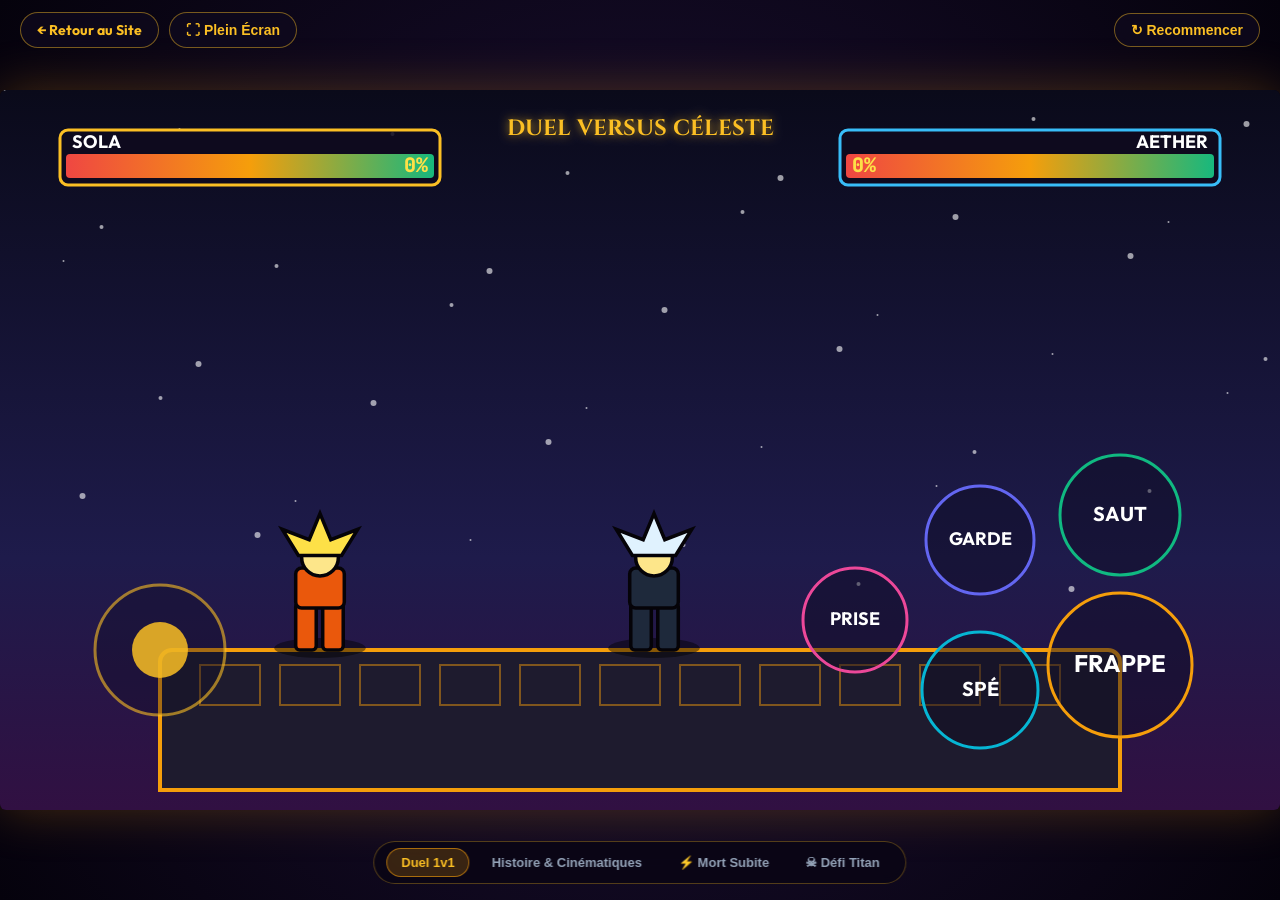
==== game.html @ 0134c7c0 "Ajout du jeu SkyChord Combat Celeste (Edition DBZ Kai, 5 modes, cinematiques, 5 touches)" ====
<!DOCTYPE html>
<html lang="fr" class="dark">
<head>
  <meta charset="UTF-8">
  <meta name="viewport" content="width=device-width, initial-scale=1.0, maximum-scale=1.0, user-scalable=no, viewport-fit=cover">
  <title>SkyChord : Combat Céleste — Dragon Ball Z Kai Edition</title>
  <link rel="preconnect" href="https://fonts.googleapis.com">
  <link rel="preconnect" href="https://fonts.gstatic.com" crossorigin>
  <link href="https://fonts.googleapis.com/css2?family=Outfit:wght@400;600;800;900&family=Cinzel:wght@700;900&family=JetBrains+Mono:wght@700&display=swap" rel="stylesheet">
  <style>
    * {
      box-sizing: border-box;
      margin: 0;
      padding: 0;
      user-select: none;
      -webkit-user-select: none;
      touch-action: none;
    }
    body, html {
      width: 100%;
      height: 100%;
      overflow: hidden;
      background-color: #030008;
      font-family: 'Outfit', sans-serif;
      color: #ffffff;
    }
    #gameContainer {
      position: relative;
      width: 100vw;
      height: 100vh;
      display: flex;
      align-items: center;
      justify-content: center;
      background: radial-gradient(circle at center, #1e1138 0%, #05020c 100%);
    }
    canvas {
      display: block;
      box-shadow: 0 0 50px rgba(245, 158, 11, 0.25);
      border-radius: 6px;
    }
    /* Barre supérieure de navigation rapide */
    #topBar {
      position: absolute;
      top: 12px;
      left: 20px;
      right: 20px;
      display: flex;
      justify-content: space-between;
      align-items: center;
      z-index: 100;
      pointer-events: none;
    }
    .top-left, .top-right {
      pointer-events: auto;
      display: flex;
      gap: 10px;
    }
    .game-btn {
      background: rgba(15, 10, 30, 0.75);
      border: 1px solid rgba(251, 191, 36, 0.45);
      color: #fbbf24;
      padding: 8px 16px;
      border-radius: 20px;
      font-size: 14px;
      font-weight: 700;
      cursor: pointer;
      backdrop-filter: blur(8px);
      transition: all 0.2s ease;
      text-decoration: none;
      display: inline-flex;
      align-items: center;
      gap: 6px;
    }
    .game-btn:hover, .game-btn:active {
      background: #f59e0b;
      color: #000;
      box-shadow: 0 0 20px rgba(245, 158, 11, 0.6);
      transform: scale(1.05);
    }
    /* Sélecteur de mode rapide */
    #modeSelector {
      position: absolute;
      bottom: 16px;
      left: 50%;
      transform: translateX(-50%);
      display: flex;
      gap: 8px;
      z-index: 100;
      background: rgba(10, 5, 20, 0.85);
      padding: 6px 12px;
      border-radius: 30px;
      border: 1px solid rgba(251, 191, 36, 0.3);
      backdrop-filter: blur(10px);
    }
    .mode-tab {
      background: transparent;
      border: none;
      color: #94a3b8;
      padding: 6px 14px;
      border-radius: 20px;
      font-size: 13px;
      font-weight: 700;
      cursor: pointer;
      transition: all 0.2s;
    }
    .mode-tab.active, .mode-tab:hover {
      background: rgba(245, 158, 11, 0.2);
      color: #fbbf24;
      border: 1px solid rgba(245, 158, 11, 0.6);
    }
  </style>
</head>
<body>

  <div id="gameContainer">
    <!-- Barre du haut -->
    <div id="topBar">
      <div class="top-left">
        <a href="index.html" class="game-btn">← Retour au Site</a>
        <button id="fullscreenBtn" class="game-btn" onclick="toggleFullscreen()">⛶ Plein Écran</button>
      </div>
      <div class="top-right">
        <button class="game-btn" onclick="game.startMatch(game.mode)">↻ Recommencer</button>
      </div>
    </div>

    <!-- Le canevas de jeu -->
    <canvas id="battleCanvas"></canvas>

    <!-- Sélecteur rapide des modes de combat -->
    <div id="modeSelector">
      <button class="mode-tab active" onclick="switchMode('versus', this)">Duel 1v1</button>
      <button class="mode-tab" onclick="switchMode('histoire', this)">Histoire & Cinématiques</button>
      <button class="mode-tab" onclick="switchMode('eclair', this)">⚡ Mort Subite</button>
      <button class="mode-tab" onclick="switchMode('titan', this)">☠ Défi Titan</button>
    </div>
  </div>

  <script src="skychord_game.js"></script>
  <script>
    let game = null;
    window.addEventListener('load', () => {
      game = new SkyChordGame('battleCanvas');
      game.startMatch('versus', 'sola', 'aether');
    });

    function switchMode(mode, el) {
      document.querySelectorAll('.mode-tab').forEach(b => b.classList.remove('active'));
      if (el) el.classList.add('active');
      if (game) game.startMatch(mode, 'sola', mode === 'titan' ? 'titan' : 'aether');
    }

    function toggleFullscreen() {
      if (!document.fullscreenElement) {
        document.documentElement.requestFullscreen().catch(() => {});
      } else {
        document.exitFullscreen().catch(() => {});
      }
    }
  </script>
</body>
</html>
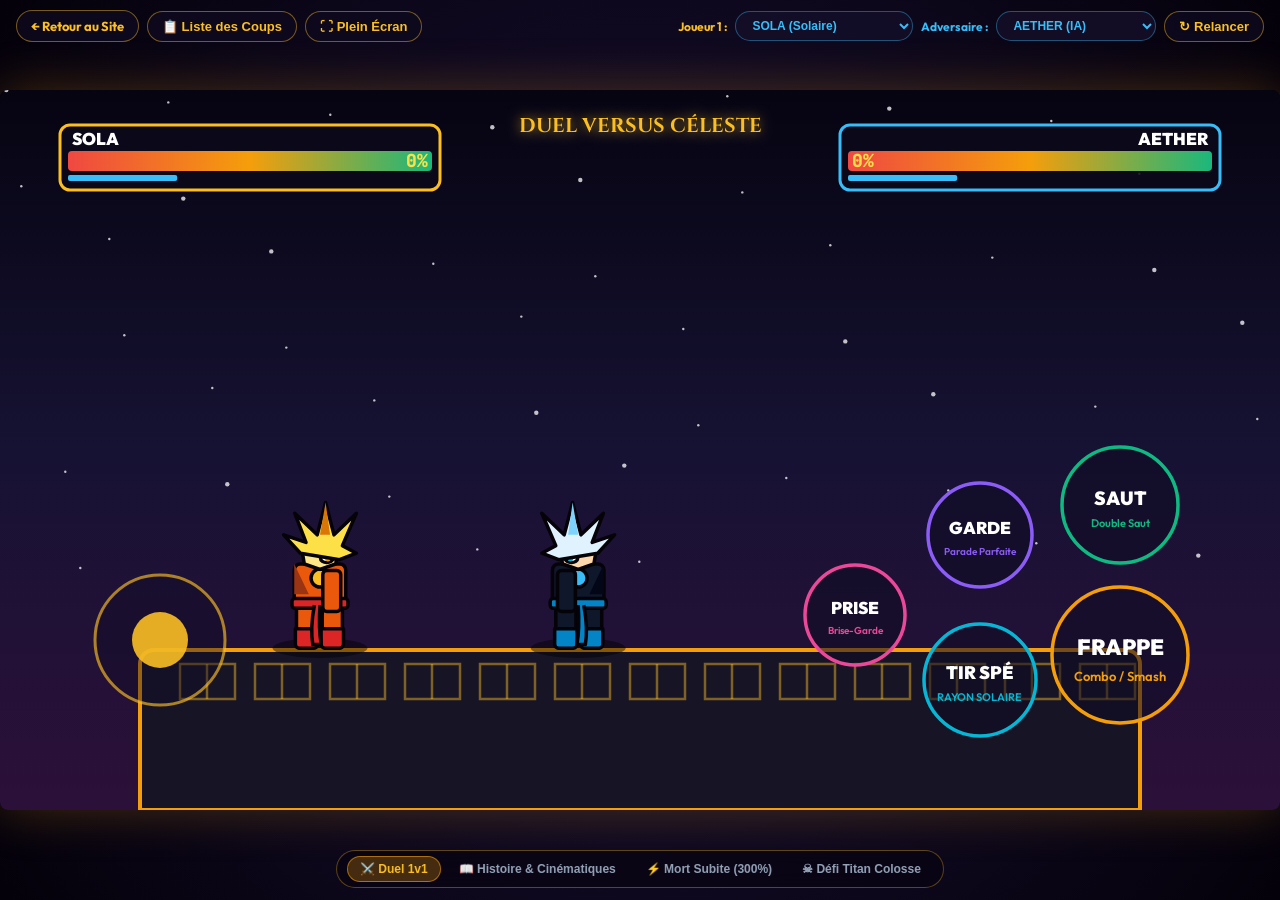
==== commit d25f5543: "Combattants manga originaux, combos 3 coups specifiques, tirs personnalises, smash charges et guide " ====
--- a/game.html
+++ b/game.html
@@ -3,10 +3,10 @@
 <head>
   <meta charset="UTF-8">
   <meta name="viewport" content="width=device-width, initial-scale=1.0, maximum-scale=1.0, user-scalable=no, viewport-fit=cover">
-  <title>SkyChord : Combat Céleste — Dragon Ball Z Kai Edition</title>
+  <title>SkyChord : Combat Céleste — Moteur Anime & Manga Original</title>
   <link rel="preconnect" href="https://fonts.googleapis.com">
   <link rel="preconnect" href="https://fonts.gstatic.com" crossorigin>
-  <link href="https://fonts.googleapis.com/css2?family=Outfit:wght@400;600;800;900&family=Cinzel:wght@700;900&family=JetBrains+Mono:wght@700&display=swap" rel="stylesheet">
+  <link href="https://fonts.googleapis.com/css2?family=Outfit:wght@400;600;700;800;900&family=Cinzel:wght@700;900&family=JetBrains+Mono:wght@700;800&display=swap" rel="stylesheet">
   <style>
     * {
       box-sizing: border-box;
@@ -31,19 +31,19 @@
       display: flex;
       align-items: center;
       justify-content: center;
-      background: radial-gradient(circle at center, #1e1138 0%, #05020c 100%);
+      background: radial-gradient(circle at center, #1b1238 0%, #04010a 100%);
     }
     canvas {
       display: block;
       box-shadow: 0 0 50px rgba(245, 158, 11, 0.25);
-      border-radius: 6px;
-    }
-    /* Barre supérieure de navigation rapide */
+      border-radius: 8px;
+    }
+    /* Barre supérieure */
     #topBar {
       position: absolute;
-      top: 12px;
-      left: 20px;
-      right: 20px;
+      top: 10px;
+      left: 16px;
+      right: 16px;
       display: flex;
       justify-content: space-between;
       align-items: center;
@@ -53,15 +53,16 @@
     .top-left, .top-right {
       pointer-events: auto;
       display: flex;
-      gap: 10px;
+      gap: 8px;
+      align-items: center;
     }
     .game-btn {
-      background: rgba(15, 10, 30, 0.75);
+      background: rgba(15, 10, 30, 0.85);
       border: 1px solid rgba(251, 191, 36, 0.45);
       color: #fbbf24;
-      padding: 8px 16px;
+      padding: 7px 14px;
       border-radius: 20px;
-      font-size: 14px;
+      font-size: 13px;
       font-weight: 700;
       cursor: pointer;
       backdrop-filter: blur(8px);
@@ -75,38 +76,133 @@
       background: #f59e0b;
       color: #000;
       box-shadow: 0 0 20px rgba(245, 158, 11, 0.6);
-      transform: scale(1.05);
-    }
+      transform: scale(1.04);
+    }
+    .select-btn {
+      background: rgba(20, 15, 40, 0.85);
+      border: 1px solid rgba(56, 189, 248, 0.4);
+      color: #38bdf8;
+      padding: 6px 12px;
+      border-radius: 16px;
+      font-size: 12px;
+      font-weight: 800;
+      cursor: pointer;
+      outline: none;
+    }
+
     /* Sélecteur de mode rapide */
     #modeSelector {
       position: absolute;
-      bottom: 16px;
+      bottom: 12px;
       left: 50%;
       transform: translateX(-50%);
       display: flex;
-      gap: 8px;
+      gap: 6px;
       z-index: 100;
-      background: rgba(10, 5, 20, 0.85);
-      padding: 6px 12px;
+      background: rgba(10, 5, 20, 0.88);
+      padding: 5px 10px;
       border-radius: 30px;
-      border: 1px solid rgba(251, 191, 36, 0.3);
+      border: 1px solid rgba(251, 191, 36, 0.35);
       backdrop-filter: blur(10px);
     }
     .mode-tab {
       background: transparent;
       border: none;
       color: #94a3b8;
-      padding: 6px 14px;
+      padding: 5px 12px;
       border-radius: 20px;
-      font-size: 13px;
+      font-size: 12px;
       font-weight: 700;
       cursor: pointer;
       transition: all 0.2s;
     }
     .mode-tab.active, .mode-tab:hover {
-      background: rgba(245, 158, 11, 0.2);
+      background: rgba(245, 158, 11, 0.25);
       color: #fbbf24;
       border: 1px solid rgba(245, 158, 11, 0.6);
+    }
+
+    /* Modal Liste des Coups (Movelist) */
+    #moveListModal {
+      position: absolute;
+      top: 0;
+      left: 0;
+      width: 100vw;
+      height: 100vh;
+      background: rgba(0, 0, 0, 0.85);
+      backdrop-filter: blur(12px);
+      z-index: 200;
+      display: none;
+      align-items: center;
+      justify-content: center;
+      padding: 20px;
+    }
+    .modal-content {
+      background: #0f0a1e;
+      border: 2px solid #f59e0b;
+      border-radius: 24px;
+      max-width: 900px;
+      width: 100%;
+      max-height: 85vh;
+      overflow-y: auto;
+      padding: 28px;
+      box-shadow: 0 0 50px rgba(245, 158, 11, 0.4);
+    }
+    .modal-header {
+      display: flex;
+      justify-content: space-between;
+      align-items: center;
+      border-bottom: 1px solid rgba(255, 255, 255, 0.12);
+      padding-bottom: 16px;
+      margin-bottom: 20px;
+    }
+    .modal-title {
+      font-family: 'Cinzel', serif;
+      font-size: 1.8rem;
+      color: #fbbf24;
+      font-weight: 900;
+    }
+    .close-btn {
+      background: transparent;
+      border: none;
+      color: #ef4444;
+      font-size: 28px;
+      cursor: pointer;
+      font-weight: 900;
+    }
+    .moves-grid {
+      display: grid;
+      grid-template-columns: repeat(auto-fit, minmax(260px, 1fr));
+      gap: 16px;
+    }
+    .move-card {
+      background: rgba(255, 255, 255, 0.04);
+      border: 1px solid rgba(255, 255, 255, 0.1);
+      border-radius: 16px;
+      padding: 16px;
+    }
+    .move-card-header {
+      display: flex;
+      align-items: center;
+      gap: 10px;
+      margin-bottom: 10px;
+    }
+    .move-badge {
+      padding: 3px 8px;
+      border-radius: 8px;
+      font-size: 11px;
+      font-weight: 800;
+      font-family: 'JetBrains Mono', monospace;
+    }
+    .move-name {
+      font-weight: 800;
+      font-size: 1rem;
+      color: #ffffff;
+    }
+    .move-desc {
+      font-size: 0.88rem;
+      color: #94a3b8;
+      line-height: 1.5;
     }
   </style>
 </head>
@@ -117,37 +213,155 @@
     <div id="topBar">
       <div class="top-left">
         <a href="index.html" class="game-btn">← Retour au Site</a>
+        <button class="game-btn" onclick="openMoveList()">📋 Liste des Coups</button>
         <button id="fullscreenBtn" class="game-btn" onclick="toggleFullscreen()">⛶ Plein Écran</button>
       </div>
+
       <div class="top-right">
-        <button class="game-btn" onclick="game.startMatch(game.mode)">↻ Recommencer</button>
+        <!-- Sélecteur de Héros P1 -->
+        <span style="font-size: 12px; font-weight: 700; color: #fbbf24;">Joueur 1 :</span>
+        <select id="p1Select" class="select-btn" onchange="changeFighters()">
+          <option value="sola" selected>SOLA (Solaire)</option>
+          <option value="aether">AETHER (Foudre)</option>
+          <option value="nox">NOX (Ombre)</option>
+          <option value="titan">TITAN KRONOS (Boss)</option>
+        </select>
+
+        <span style="font-size: 12px; font-weight: 700; color: #38bdf8;">Adversaire :</span>
+        <select id="p2Select" class="select-btn" onchange="changeFighters()">
+          <option value="aether" selected>AETHER (IA)</option>
+          <option value="sola">SOLA (IA)</option>
+          <option value="nox">NOX (IA)</option>
+          <option value="titan">TITAN KRONOS (IA)</option>
+        </select>
+
+        <button class="game-btn" onclick="changeFighters()">↻ Relancer</button>
       </div>
     </div>
 
-    <!-- Le canevas de jeu -->
+    <!-- Le canevas de combat -->
     <canvas id="battleCanvas"></canvas>
 
-    <!-- Sélecteur rapide des modes de combat -->
+    <!-- Sélecteur rapide des modes -->
     <div id="modeSelector">
-      <button class="mode-tab active" onclick="switchMode('versus', this)">Duel 1v1</button>
-      <button class="mode-tab" onclick="switchMode('histoire', this)">Histoire & Cinématiques</button>
-      <button class="mode-tab" onclick="switchMode('eclair', this)">⚡ Mort Subite</button>
-      <button class="mode-tab" onclick="switchMode('titan', this)">☠ Défi Titan</button>
+      <button class="mode-tab active" onclick="switchMode('versus', this)">⚔️ Duel 1v1</button>
+      <button class="mode-tab" onclick="switchMode('histoire', this)">📖 Histoire & Cinématiques</button>
+      <button class="mode-tab" onclick="switchMode('eclair', this)">⚡ Mort Subite (300%)</button>
+      <button class="mode-tab" onclick="switchMode('titan', this)">☠ Défi Titan Colosse</button>
+    </div>
+
+    <!-- Modal Liste des Coups -->
+    <div id="moveListModal">
+      <div class="modal-content">
+        <div class="modal-header">
+          <h2 class="modal-title">⚔️ Guide des Coups & Attaques Célestes</h2>
+          <button class="close-btn" onclick="closeMoveList()">&times;</button>
+        </div>
+
+        <div style="margin-bottom: 20px; font-size: 0.95rem; color: #cbd5e1; line-height: 1.6;">
+          Chaque combattant possède un style de combat unique inspiré des mangas d'arts martiaux : combos 3 coups distincts, coups Smash chargés avec jauge circulaire de Ki, tirs spécifiques, attaques aériennes plongeantes, brise-garde et Contre Parfait.
+        </div>
+
+        <div class="moves-grid">
+          <!-- Carte 1 : SOLA -->
+          <div class="move-card" style="border-color: rgba(245, 158, 11, 0.4);">
+            <div class="move-card-header">
+              <span class="move-badge" style="background: rgba(245, 158, 11, 0.2); color: #fbbf24;">SOLA</span>
+              <span class="move-name">Guerrière Solaire du Zénith</span>
+            </div>
+            <p class="move-desc">
+              • <strong>Combo 3 Coups</strong> : Jab Solaire ➔ Double Coup Zénith ➔ Rising Sol Uppercut propulsant en l'air.<br>
+              • <strong>Coup Chargé (Smash)</strong> : Giga Smash Solaire avec déflagration Supernova.<br>
+              • <strong>Tir Spécial (Bouton TIR)</strong> : Rayon Solaire Nova continu qui traverse l'arène.<br>
+              • <strong>Attaque Aérienne</strong> : Météore Solaire Plongeant vers le sol.<br>
+              • <strong>Ultra Céleste</strong> : Éveil Solaire Suprême (60 dégâts massifs).
+            </p>
+          </div>
+
+          <!-- Carte 2 : AETHER -->
+          <div class="move-card" style="border-color: rgba(6, 182, 212, 0.4);">
+            <div class="move-card-header">
+              <span class="move-badge" style="background: rgba(6, 182, 212, 0.2); color: #38bdf8;">AETHER</span>
+              <span class="move-name">Dieu Céleste de la Foudre</span>
+            </div>
+            <p class="move-desc">
+              • <strong>Combo 3 Coups</strong> : Frappe Tonnerre ➔ Coude Foudroyant ➔ Volt Kick électrostatique.<br>
+              • <strong>Coup Chargé (Smash)</strong> : Raikiri Foudroyant perçant avec traînée d'éclairs SSJ2.<br>
+              • <strong>Tir Spécial (Bouton TIR)</strong> : 3 Lances de Foudre Raijin rapides en éventail.<br>
+              • <strong>Attaque Aérienne</strong> : Volt Drill tournoyant horizontalement.<br>
+              • <strong>Ultra Céleste</strong> : Jugement Divin du Temple de l'Éclair.
+            </p>
+          </div>
+
+          <!-- Carte 3 : NOX -->
+          <div class="move-card" style="border-color: rgba(139, 92, 246, 0.4);">
+            <div class="move-card-header">
+              <span class="move-badge" style="background: rgba(139, 92, 246, 0.2); color: #c084fc;">NOX</span>
+              <span class="move-name">Ombre Astrale du Silence</span>
+            </div>
+            <p class="move-desc">
+              • <strong>Combo 3 Coups</strong> : Lame du Néant ➔ Tranchant Spectral ➔ Eclipse Spin Nova.<br>
+              • <strong>Coup Chargé (Smash)</strong> : Faux de l'Éclipse tranchant l'espace.<br>
+              • <strong>Tir Spécial (Bouton TIR)</strong> : Singularité du Néant aspirant l'adversaire avant d'exploser.<br>
+              • <strong>Attaque Aérienne</strong> : Chute de l'Ombre Perforante.<br>
+              • <strong>Ultra Céleste</strong> : Effondrement Total du Trou Noir.
+            </p>
+          </div>
+
+          <!-- Carte 4 : TITAN KRONOS -->
+          <div class="move-card" style="border-color: rgba(239, 68, 68, 0.4);">
+            <div class="move-card-header">
+              <span class="move-badge" style="background: rgba(239, 68, 68, 0.2); color: #f87171;">TITAN KRONOS</span>
+              <span class="move-name">Colosse Primordial</span>
+            </div>
+            <p class="move-desc">
+              • <strong>Super Armure</strong> : Résiste aux reculs normaux.<br>
+              • <strong>Combo 3 Coups</strong> : Poing Sismique ➔ Revers Magmatique ➔ Fracas Colossal au Sol.<br>
+              • <strong>Coup Chargé (Smash)</strong> : Écrasement Titanesque avec double onde de choc bilatérale.<br>
+              • <strong>Tir Spécial (Bouton TIR)</strong> : Météore de Roche Volcanique en cloche lourde.<br>
+              • <strong>Ultra Céleste</strong> : Cataclysme Tellurique Mondial.
+            </p>
+          </div>
+        </div>
+
+        <div style="margin-top: 24px; text-align: center;">
+          <button class="game-btn" onclick="closeMoveList()" style="padding: 10px 24px; font-size: 15px;">Fermer le Guide</button>
+        </div>
+      </div>
     </div>
   </div>
 
   <script src="skychord_game.js"></script>
   <script>
     let game = null;
+    let currentMode = 'versus';
+
     window.addEventListener('load', () => {
       game = new SkyChordGame('battleCanvas');
-      game.startMatch('versus', 'sola', 'aether');
+      changeFighters();
     });
 
+    function changeFighters() {
+      const p1 = document.getElementById('p1Select').value;
+      const p2 = document.getElementById('p2Select').value;
+      if (game) {
+        game.startMatch(currentMode, p1, p2);
+      }
+    }
+
     function switchMode(mode, el) {
+      currentMode = mode;
       document.querySelectorAll('.mode-tab').forEach(b => b.classList.remove('active'));
       if (el) el.classList.add('active');
-      if (game) game.startMatch(mode, 'sola', mode === 'titan' ? 'titan' : 'aether');
+      changeFighters();
+    }
+
+    function openMoveList() {
+      document.getElementById('moveListModal').style.display = 'flex';
+    }
+
+    function closeMoveList() {
+      document.getElementById('moveListModal').style.display = 'none';
     }
 
     function toggleFullscreen() {
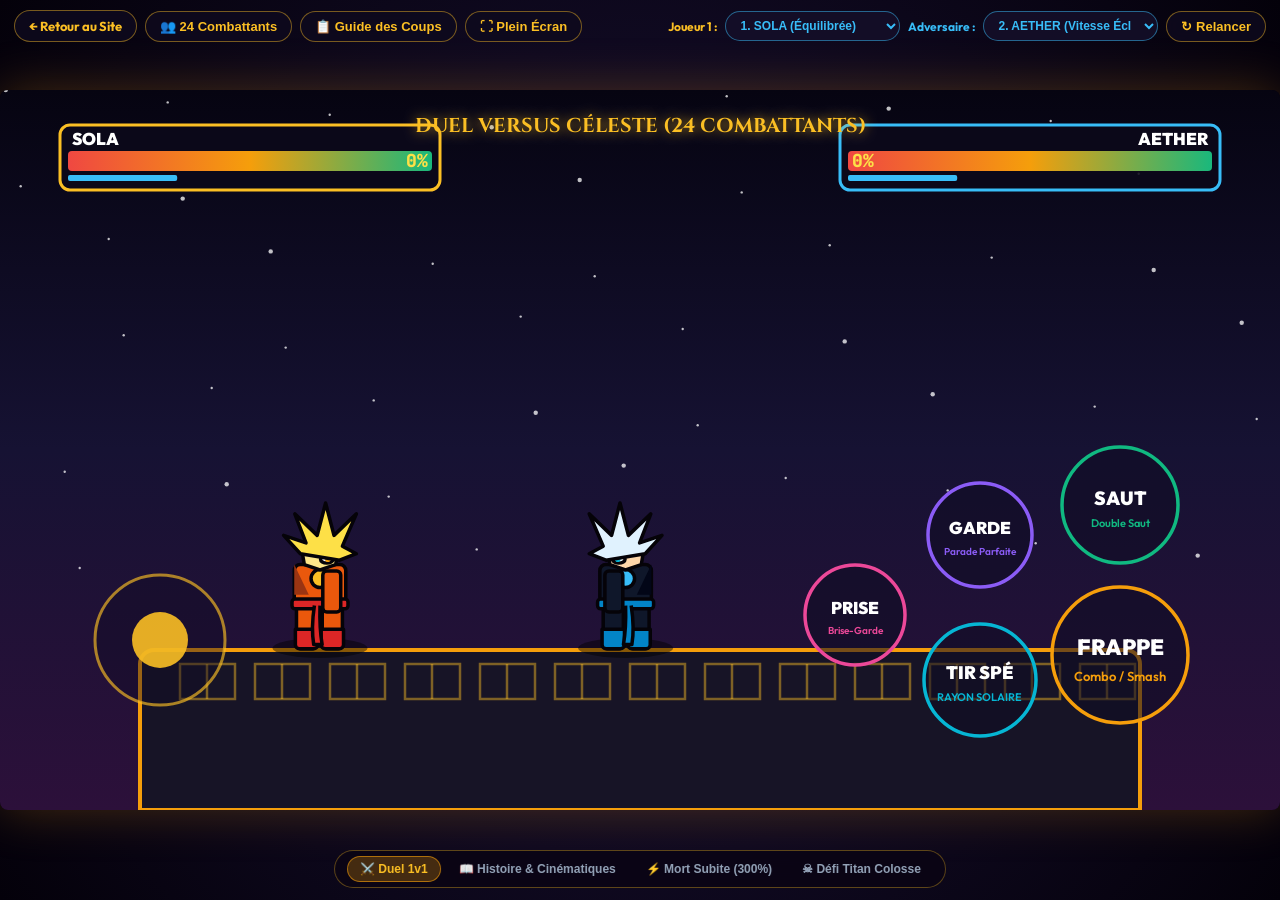
==== commit 59699752: "Roster officiel de 24 combattants manga originaux pour SkyChord, selecteur visuel et guide complet d" ====
--- a/game.html
+++ b/game.html
@@ -3,7 +3,7 @@
 <head>
   <meta charset="UTF-8">
   <meta name="viewport" content="width=device-width, initial-scale=1.0, maximum-scale=1.0, user-scalable=no, viewport-fit=cover">
-  <title>SkyChord : Combat Céleste — Moteur Anime & Manga Original</title>
+  <title>SkyChord : Combat Céleste — Les 24 Combattants Manga Originaux</title>
   <link rel="preconnect" href="https://fonts.googleapis.com">
   <link rel="preconnect" href="https://fonts.gstatic.com" crossorigin>
   <link href="https://fonts.googleapis.com/css2?family=Outfit:wght@400;600;700;800;900&family=Cinzel:wght@700;900&family=JetBrains+Mono:wght@700;800&display=swap" rel="stylesheet">
@@ -42,8 +42,8 @@
     #topBar {
       position: absolute;
       top: 10px;
-      left: 16px;
-      right: 16px;
+      left: 14px;
+      right: 14px;
       display: flex;
       justify-content: space-between;
       align-items: center;
@@ -79,15 +79,16 @@
       transform: scale(1.04);
     }
     .select-btn {
-      background: rgba(20, 15, 40, 0.85);
-      border: 1px solid rgba(56, 189, 248, 0.4);
+      background: rgba(20, 15, 40, 0.9);
+      border: 1px solid rgba(56, 189, 248, 0.5);
       color: #38bdf8;
-      padding: 6px 12px;
+      padding: 6px 10px;
       border-radius: 16px;
       font-size: 12px;
       font-weight: 800;
       cursor: pointer;
       outline: none;
+      max-width: 175px;
     }
 
     /* Sélecteur de mode rapide */
@@ -99,8 +100,8 @@
       display: flex;
       gap: 6px;
       z-index: 100;
-      background: rgba(10, 5, 20, 0.88);
-      padding: 5px 10px;
+      background: rgba(10, 5, 20, 0.9);
+      padding: 5px 12px;
       border-radius: 30px;
       border: 1px solid rgba(251, 191, 36, 0.35);
       backdrop-filter: blur(10px);
@@ -122,14 +123,14 @@
       border: 1px solid rgba(245, 158, 11, 0.6);
     }
 
-    /* Modal Liste des Coups (Movelist) */
-    #moveListModal {
+    /* Modals Universels (Movelist & Roster) */
+    .modal-overlay {
       position: absolute;
       top: 0;
       left: 0;
       width: 100vw;
       height: 100vh;
-      background: rgba(0, 0, 0, 0.85);
+      background: rgba(0, 0, 0, 0.88);
       backdrop-filter: blur(12px);
       z-index: 200;
       display: none;
@@ -141,11 +142,11 @@
       background: #0f0a1e;
       border: 2px solid #f59e0b;
       border-radius: 24px;
-      max-width: 900px;
+      max-width: 980px;
       width: 100%;
-      max-height: 85vh;
+      max-height: 88vh;
       overflow-y: auto;
-      padding: 28px;
+      padding: 26px;
       box-shadow: 0 0 50px rgba(245, 158, 11, 0.4);
     }
     .modal-header {
@@ -153,12 +154,12 @@
       justify-content: space-between;
       align-items: center;
       border-bottom: 1px solid rgba(255, 255, 255, 0.12);
-      padding-bottom: 16px;
-      margin-bottom: 20px;
+      padding-bottom: 14px;
+      margin-bottom: 18px;
     }
     .modal-title {
       font-family: 'Cinzel', serif;
-      font-size: 1.8rem;
+      font-size: 1.7rem;
       color: #fbbf24;
       font-weight: 900;
     }
@@ -170,39 +171,71 @@
       cursor: pointer;
       font-weight: 900;
     }
-    .moves-grid {
+
+    /* Grille du Roster des 24 combattants */
+    .roster-grid {
       display: grid;
-      grid-template-columns: repeat(auto-fit, minmax(260px, 1fr));
-      gap: 16px;
-    }
-    .move-card {
+      grid-template-columns: repeat(auto-fill, minmax(210px, 1fr));
+      gap: 12px;
+      margin-top: 14px;
+    }
+    .roster-card {
       background: rgba(255, 255, 255, 0.04);
-      border: 1px solid rgba(255, 255, 255, 0.1);
-      border-radius: 16px;
-      padding: 16px;
-    }
-    .move-card-header {
-      display: flex;
-      align-items: center;
-      gap: 10px;
-      margin-bottom: 10px;
-    }
-    .move-badge {
-      padding: 3px 8px;
-      border-radius: 8px;
+      border: 1px solid rgba(255, 255, 255, 0.12);
+      border-radius: 14px;
+      padding: 12px;
+      display: flex;
+      flex-direction: column;
+      justify-content: space-between;
+      transition: all 0.2s;
+    }
+    .roster-card:hover {
+      background: rgba(255, 255, 255, 0.08);
+      border-color: #fbbf24;
+      transform: translateY(-2px);
+    }
+    .roster-name {
+      font-weight: 900;
+      font-size: 1.05rem;
+      margin-bottom: 2px;
+    }
+    .roster-title {
+      font-size: 0.78rem;
+      color: #94a3b8;
+      margin-bottom: 8px;
+    }
+    .roster-actions {
+      display: flex;
+      gap: 6px;
+      margin-top: 8px;
+    }
+    .roster-select-btn {
+      flex: 1;
+      padding: 4px 8px;
+      border-radius: 10px;
       font-size: 11px;
       font-weight: 800;
-      font-family: 'JetBrains Mono', monospace;
-    }
-    .move-name {
-      font-weight: 800;
-      font-size: 1rem;
-      color: #ffffff;
-    }
-    .move-desc {
-      font-size: 0.88rem;
-      color: #94a3b8;
-      line-height: 1.5;
+      cursor: pointer;
+      border: 1px solid transparent;
+      transition: all 0.15s;
+    }
+    .btn-p1 {
+      background: rgba(245, 158, 11, 0.2);
+      color: #fbbf24;
+      border-color: rgba(245, 158, 11, 0.4);
+    }
+    .btn-p1:hover {
+      background: #f59e0b;
+      color: #000;
+    }
+    .btn-p2 {
+      background: rgba(56, 189, 248, 0.2);
+      color: #38bdf8;
+      border-color: rgba(56, 189, 248, 0.4);
+    }
+    .btn-p2:hover {
+      background: #38bdf8;
+      color: #000;
     }
   </style>
 </head>
@@ -213,27 +246,19 @@
     <div id="topBar">
       <div class="top-left">
         <a href="index.html" class="game-btn">← Retour au Site</a>
-        <button class="game-btn" onclick="openMoveList()">📋 Liste des Coups</button>
+        <button class="game-btn" onclick="openRoster()">👥 24 Combattants</button>
+        <button class="game-btn" onclick="openMoveList()">📋 Guide des Coups</button>
         <button id="fullscreenBtn" class="game-btn" onclick="toggleFullscreen()">⛶ Plein Écran</button>
       </div>
 
       <div class="top-right">
-        <!-- Sélecteur de Héros P1 -->
+        <!-- Sélecteur P1 -->
         <span style="font-size: 12px; font-weight: 700; color: #fbbf24;">Joueur 1 :</span>
-        <select id="p1Select" class="select-btn" onchange="changeFighters()">
-          <option value="sola" selected>SOLA (Solaire)</option>
-          <option value="aether">AETHER (Foudre)</option>
-          <option value="nox">NOX (Ombre)</option>
-          <option value="titan">TITAN KRONOS (Boss)</option>
-        </select>
-
+        <select id="p1Select" class="select-btn" onchange="changeFighters()"></select>
+
+        <!-- Sélecteur P2 -->
         <span style="font-size: 12px; font-weight: 700; color: #38bdf8;">Adversaire :</span>
-        <select id="p2Select" class="select-btn" onchange="changeFighters()">
-          <option value="aether" selected>AETHER (IA)</option>
-          <option value="sola">SOLA (IA)</option>
-          <option value="nox">NOX (IA)</option>
-          <option value="titan">TITAN KRONOS (IA)</option>
-        </select>
+        <select id="p2Select" class="select-btn" onchange="changeFighters()"></select>
 
         <button class="game-btn" onclick="changeFighters()">↻ Relancer</button>
       </div>
@@ -250,81 +275,36 @@
       <button class="mode-tab" onclick="switchMode('titan', this)">☠ Défi Titan Colosse</button>
     </div>
 
-    <!-- Modal Liste des Coups -->
-    <div id="moveListModal">
+    <!-- Modal 1 : ROSTER VISUEL DES 24 COMBATTANTS -->
+    <div id="rosterModal" class="modal-overlay">
+      <div class="modal-content">
+        <div class="modal-header">
+          <h2 class="modal-title">👥 Roster Officiel : Les 24 Combattants Célestes</h2>
+          <button class="close-btn" onclick="closeRoster()">&times;</button>
+        </div>
+        <p style="color: #94a3b8; font-size: 0.95rem; margin-bottom: 12px;">
+          Clique sur un héros pour l'assigner instantanément au <strong>Joueur 1 (P1)</strong> ou à l'<strong>Adversaire (P2)</strong>. Chaque combattant possède son propre archétype, combo 3 coups, smash chargé, tir spécifique et attaque Ultra.
+        </p>
+        <div class="roster-grid" id="rosterCardsContainer"></div>
+      </div>
+    </div>
+
+    <!-- Modal 2 : GUIDE DÉTAILLÉ DES COUPS -->
+    <div id="moveListModal" class="modal-overlay">
       <div class="modal-content">
         <div class="modal-header">
           <h2 class="modal-title">⚔️ Guide des Coups & Attaques Célestes</h2>
           <button class="close-btn" onclick="closeMoveList()">&times;</button>
         </div>
 
-        <div style="margin-bottom: 20px; font-size: 0.95rem; color: #cbd5e1; line-height: 1.6;">
-          Chaque combattant possède un style de combat unique inspiré des mangas d'arts martiaux : combos 3 coups distincts, coups Smash chargés avec jauge circulaire de Ki, tirs spécifiques, attaques aériennes plongeantes, brise-garde et Contre Parfait.
-        </div>
-
-        <div class="moves-grid">
-          <!-- Carte 1 : SOLA -->
-          <div class="move-card" style="border-color: rgba(245, 158, 11, 0.4);">
-            <div class="move-card-header">
-              <span class="move-badge" style="background: rgba(245, 158, 11, 0.2); color: #fbbf24;">SOLA</span>
-              <span class="move-name">Guerrière Solaire du Zénith</span>
-            </div>
-            <p class="move-desc">
-              • <strong>Combo 3 Coups</strong> : Jab Solaire ➔ Double Coup Zénith ➔ Rising Sol Uppercut propulsant en l'air.<br>
-              • <strong>Coup Chargé (Smash)</strong> : Giga Smash Solaire avec déflagration Supernova.<br>
-              • <strong>Tir Spécial (Bouton TIR)</strong> : Rayon Solaire Nova continu qui traverse l'arène.<br>
-              • <strong>Attaque Aérienne</strong> : Météore Solaire Plongeant vers le sol.<br>
-              • <strong>Ultra Céleste</strong> : Éveil Solaire Suprême (60 dégâts massifs).
-            </p>
-          </div>
-
-          <!-- Carte 2 : AETHER -->
-          <div class="move-card" style="border-color: rgba(6, 182, 212, 0.4);">
-            <div class="move-card-header">
-              <span class="move-badge" style="background: rgba(6, 182, 212, 0.2); color: #38bdf8;">AETHER</span>
-              <span class="move-name">Dieu Céleste de la Foudre</span>
-            </div>
-            <p class="move-desc">
-              • <strong>Combo 3 Coups</strong> : Frappe Tonnerre ➔ Coude Foudroyant ➔ Volt Kick électrostatique.<br>
-              • <strong>Coup Chargé (Smash)</strong> : Raikiri Foudroyant perçant avec traînée d'éclairs SSJ2.<br>
-              • <strong>Tir Spécial (Bouton TIR)</strong> : 3 Lances de Foudre Raijin rapides en éventail.<br>
-              • <strong>Attaque Aérienne</strong> : Volt Drill tournoyant horizontalement.<br>
-              • <strong>Ultra Céleste</strong> : Jugement Divin du Temple de l'Éclair.
-            </p>
-          </div>
-
-          <!-- Carte 3 : NOX -->
-          <div class="move-card" style="border-color: rgba(139, 92, 246, 0.4);">
-            <div class="move-card-header">
-              <span class="move-badge" style="background: rgba(139, 92, 246, 0.2); color: #c084fc;">NOX</span>
-              <span class="move-name">Ombre Astrale du Silence</span>
-            </div>
-            <p class="move-desc">
-              • <strong>Combo 3 Coups</strong> : Lame du Néant ➔ Tranchant Spectral ➔ Eclipse Spin Nova.<br>
-              • <strong>Coup Chargé (Smash)</strong> : Faux de l'Éclipse tranchant l'espace.<br>
-              • <strong>Tir Spécial (Bouton TIR)</strong> : Singularité du Néant aspirant l'adversaire avant d'exploser.<br>
-              • <strong>Attaque Aérienne</strong> : Chute de l'Ombre Perforante.<br>
-              • <strong>Ultra Céleste</strong> : Effondrement Total du Trou Noir.
-            </p>
-          </div>
-
-          <!-- Carte 4 : TITAN KRONOS -->
-          <div class="move-card" style="border-color: rgba(239, 68, 68, 0.4);">
-            <div class="move-card-header">
-              <span class="move-badge" style="background: rgba(239, 68, 68, 0.2); color: #f87171;">TITAN KRONOS</span>
-              <span class="move-name">Colosse Primordial</span>
-            </div>
-            <p class="move-desc">
-              • <strong>Super Armure</strong> : Résiste aux reculs normaux.<br>
-              • <strong>Combo 3 Coups</strong> : Poing Sismique ➔ Revers Magmatique ➔ Fracas Colossal au Sol.<br>
-              • <strong>Coup Chargé (Smash)</strong> : Écrasement Titanesque avec double onde de choc bilatérale.<br>
-              • <strong>Tir Spécial (Bouton TIR)</strong> : Météore de Roche Volcanique en cloche lourde.<br>
-              • <strong>Ultra Céleste</strong> : Cataclysme Tellurique Mondial.
-            </p>
-          </div>
-        </div>
-
-        <div style="margin-top: 24px; text-align: center;">
+        <div style="display: flex; gap: 10px; align-items: center; margin-bottom: 18px; flex-wrap: wrap;">
+          <label style="font-weight: 700; color: #fbbf24;">Afficher les coups de :</label>
+          <select id="guideFighterSelect" class="select-btn" onchange="renderGuideFighter()" style="max-width: 280px;"></select>
+        </div>
+
+        <div id="guideFighterDetails" style="background: rgba(255, 255, 255, 0.04); border: 1px solid rgba(255, 255, 255, 0.1); border-radius: 16px; padding: 22px;"></div>
+
+        <div style="margin-top: 22px; text-align: center;">
           <button class="game-btn" onclick="closeMoveList()" style="padding: 10px 24px; font-size: 15px;">Fermer le Guide</button>
         </div>
       </div>
@@ -337,9 +317,129 @@
     let currentMode = 'versus';
 
     window.addEventListener('load', () => {
+      populateDropdowns();
+      populateRosterGrid();
+      populateGuideDropdown();
       game = new SkyChordGame('battleCanvas');
       changeFighters();
     });
+
+    function populateDropdowns() {
+      const p1Sel = document.getElementById('p1Select');
+      const p2Sel = document.getElementById('p2Select');
+      p1Sel.innerHTML = '';
+      p2Sel.innerHTML = '';
+
+      const keys = Object.keys(window.FIGHTERS_DATA);
+      keys.forEach((k, idx) => {
+        const f = window.FIGHTERS_DATA[k];
+        const opt1 = document.createElement('option');
+        opt1.value = f.id;
+        opt1.textContent = `${idx + 1}. ${f.name} (${f.archetype.split('•')[0].trim()})`;
+        if (f.id === 'sola') opt1.selected = true;
+        p1Sel.appendChild(opt1);
+
+        const opt2 = document.createElement('option');
+        opt2.value = f.id;
+        opt2.textContent = `${idx + 1}. ${f.name} (${f.archetype.split('•')[0].trim()})`;
+        if (f.id === 'aether') opt2.selected = true;
+        p2Sel.appendChild(opt2);
+      });
+    }
+
+    function populateRosterGrid() {
+      const cont = document.getElementById('rosterCardsContainer');
+      cont.innerHTML = '';
+      const keys = Object.keys(window.FIGHTERS_DATA);
+
+      keys.forEach((k, idx) => {
+        const f = window.FIGHTERS_DATA[k];
+        const card = document.createElement('div');
+        card.className = 'roster-card';
+        card.style.borderColor = f.accent;
+
+        card.innerHTML = `
+          <div>
+            <div style="display:flex; justify-content:space-between; align-items:center;">
+              <span style="font-size:11px; font-weight:800; color:${f.accent};">#${idx + 1}</span>
+              <span style="display:inline-block; width:12px; height:12px; border-radius:50%; background:${f.accent}; box-shadow:0 0 8px ${f.accent};"></span>
+            </div>
+            <div class="roster-name" style="color:#ffffff;">${f.name}</div>
+            <div class="roster-title">${f.title}</div>
+            <div style="font-size:0.75rem; color:#cbd5e1; margin-bottom:6px;">${f.archetype}</div>
+          </div>
+          <div class="roster-actions">
+            <button class="roster-select-btn btn-p1" onclick="selectFromRoster('${f.id}', 1)">Prendre P1</button>
+            <button class="roster-select-btn btn-p2" onclick="selectFromRoster('${f.id}', 2)">Prendre P2</button>
+          </div>
+        `;
+        cont.appendChild(card);
+      });
+    }
+
+    function selectFromRoster(id, playerNum) {
+      if (playerNum === 1) {
+        document.getElementById('p1Select').value = id;
+      } else {
+        document.getElementById('p2Select').value = id;
+      }
+      changeFighters();
+      closeRoster();
+    }
+
+    function populateGuideDropdown() {
+      const sel = document.getElementById('guideFighterSelect');
+      sel.innerHTML = '';
+      const keys = Object.keys(window.FIGHTERS_DATA);
+      keys.forEach(k => {
+        const f = window.FIGHTERS_DATA[k];
+        const opt = document.createElement('option');
+        opt.value = f.id;
+        opt.textContent = `${f.name} — ${f.title}`;
+        sel.appendChild(opt);
+      });
+      renderGuideFighter();
+    }
+
+    function renderGuideFighter() {
+      const id = document.getElementById('guideFighterSelect').value || 'sola';
+      const f = window.FIGHTERS_DATA[id] || window.FIGHTERS_DATA.sola;
+      const el = document.getElementById('guideFighterDetails');
+
+      el.innerHTML = `
+        <div style="display:flex; align-items:center; gap:12px; margin-bottom:14px;">
+          <div style="width:24px; height:24px; border-radius:50%; background:${f.accent}; box-shadow:0 0 14px ${f.accent};"></div>
+          <div>
+            <h3 style="font-size:1.4rem; color:${f.accent}; font-weight:900;">${f.name}</h3>
+            <p style="font-size:0.9rem; color:#94a3b8;">${f.title} • ${f.archetype}</p>
+          </div>
+        </div>
+
+        <div style="display:flex; flex-direction:column; gap:12px; font-size:0.95rem; color:#e2e8f0; line-height:1.6;">
+          <div><strong style="color:#ef4444; background:rgba(239,68,68,0.2); padding:2px 8px; border-radius:6px; font-family:monospace;">COMBO 3 COUPS</strong> (Tap FRAPPE) : 
+            1. ${f.moves.combo[0]} ➔ 2. ${f.moves.combo[1]} ➔ 3. <strong>${f.moves.combo[2]}</strong> (Finisher propulsant).
+          </div>
+          <div><strong style="color:#f59e0b; background:rgba(245,158,11,0.2); padding:2px 8px; border-radius:6px; font-family:monospace;">COUP SMASH CHARGÉ</strong> (Maintien FRAPPE) : 
+            <strong>${f.moves.smash}</strong> (Charge de Ki circulaire et relâchement lourd).
+          </div>
+          <div><strong style="color:#06b6d4; background:rgba(6,182,212,0.2); padding:2px 8px; border-radius:6px; font-family:monospace;">TIR SPÉCIFIQUE</strong> (Bouton TIR) : 
+            <strong>${f.moves.special}</strong>.
+          </div>
+          <div><strong style="color:#10b981; background:rgba(16,185,129,0.2); padding:2px 8px; border-radius:6px; font-family:monospace;">ATTAQUE AÉRIENNE</strong> (Saut + Frappe) : 
+            <strong>${f.moves.air}</strong>.
+          </div>
+          <div><strong style="color:#ec4899; background:rgba(236,72,153,0.2); padding:2px 8px; border-radius:6px; font-family:monospace;">PRISE BRISE-GARDE</strong> (Bouton PRISE) : 
+            <strong>${f.moves.grab}</strong>.
+          </div>
+          <div><strong style="color:#8b5cf6; background:rgba(139,92,246,0.2); padding:2px 8px; border-radius:6px; font-family:monospace;">PARADE PARFAITE</strong> (GARDE au bon timing) : 
+            Gèle l'adversaire et garantit un contre immédiat !
+          </div>
+          <div style="padding-top:8px; border-top:1px solid rgba(255,255,255,0.1);"><strong style="color:#f43f5e; background:rgba(244,63,94,0.25); padding:3px 10px; border-radius:6px; font-family:monospace;">ULTRA CÉLESTE</strong> (Quand Ki = 100%) : 
+            <span style="color:#fbbf24; font-weight:900;">${f.moves.ultra}</span> (Cut-in manga en gros plan et 60 dégâts !).
+          </div>
+        </div>
+      `;
+    }
 
     function changeFighters() {
       const p1 = document.getElementById('p1Select').value;
@@ -356,8 +456,17 @@
       changeFighters();
     }
 
+    function openRoster() {
+      document.getElementById('rosterModal').style.display = 'flex';
+    }
+
+    function closeRoster() {
+      document.getElementById('rosterModal').style.display = 'none';
+    }
+
     function openMoveList() {
       document.getElementById('moveListModal').style.display = 'flex';
+      renderGuideFighter();
     }
 
     function closeMoveList() {
